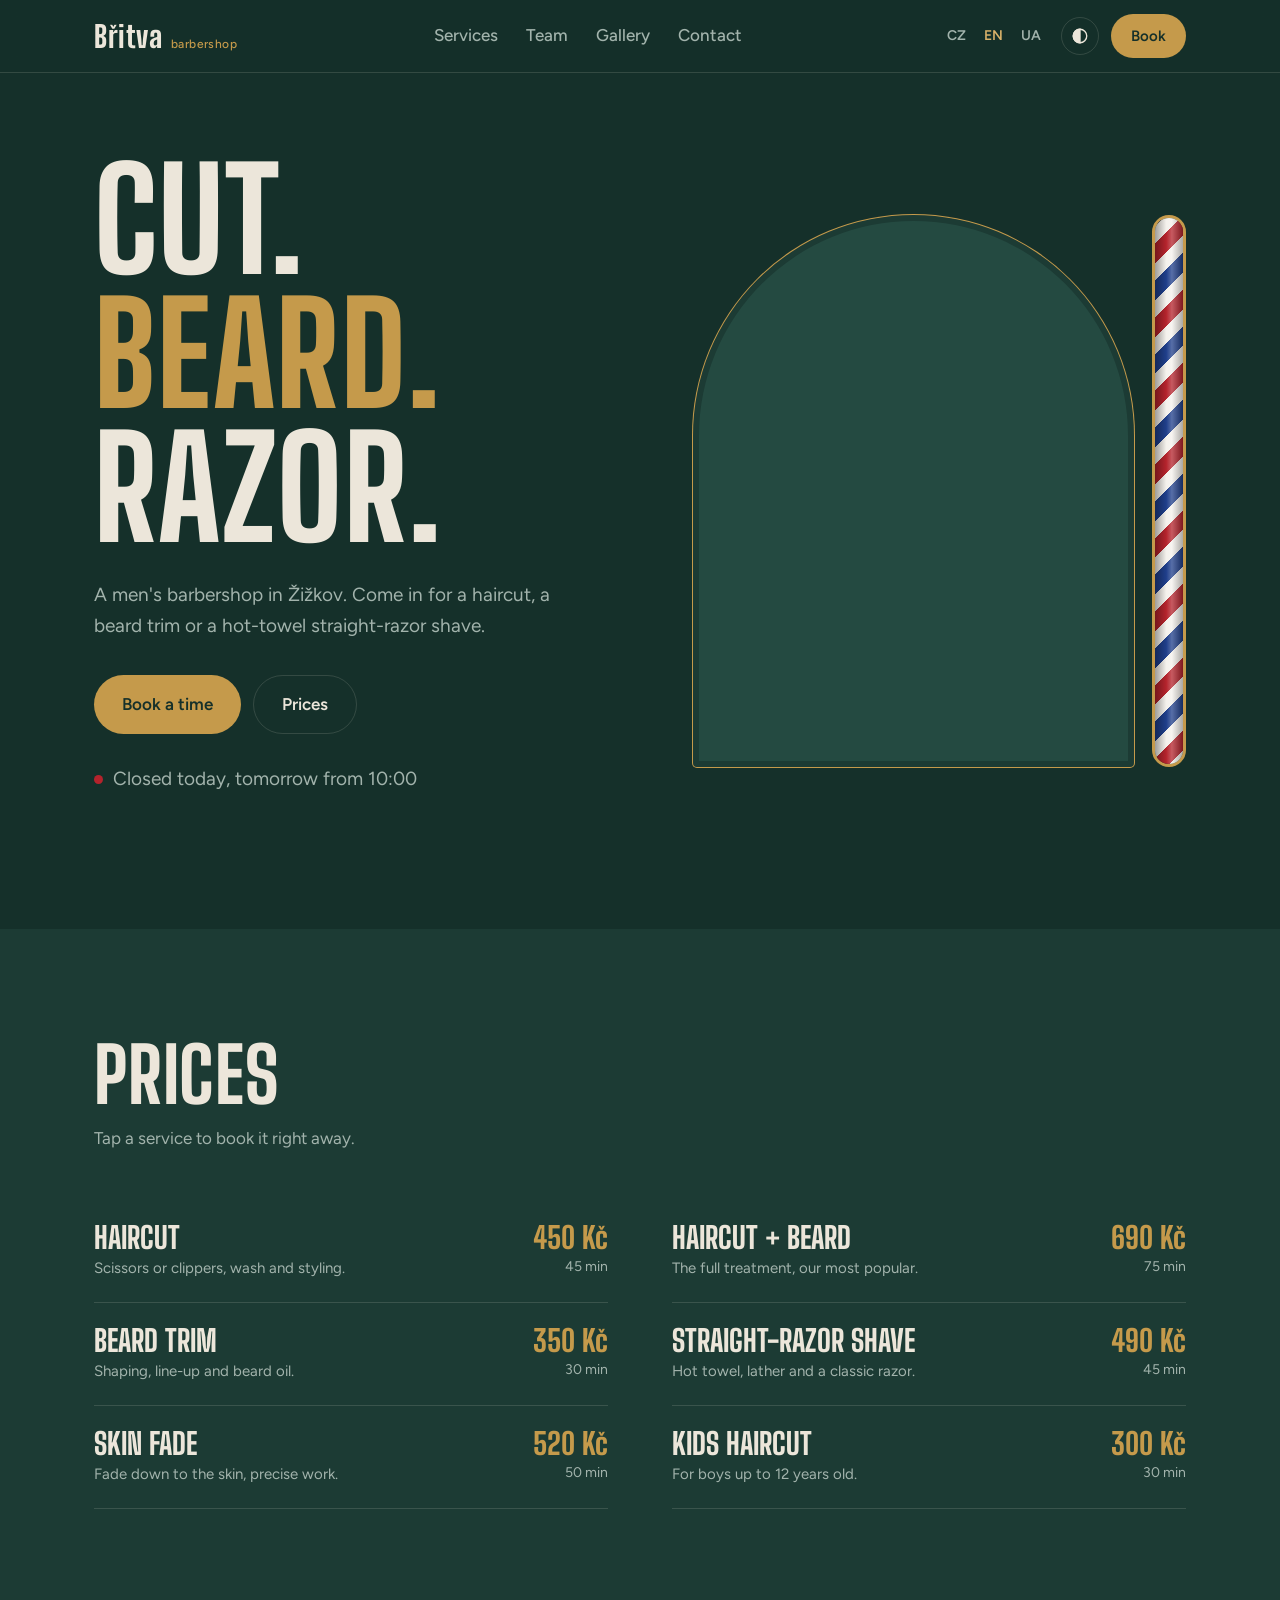
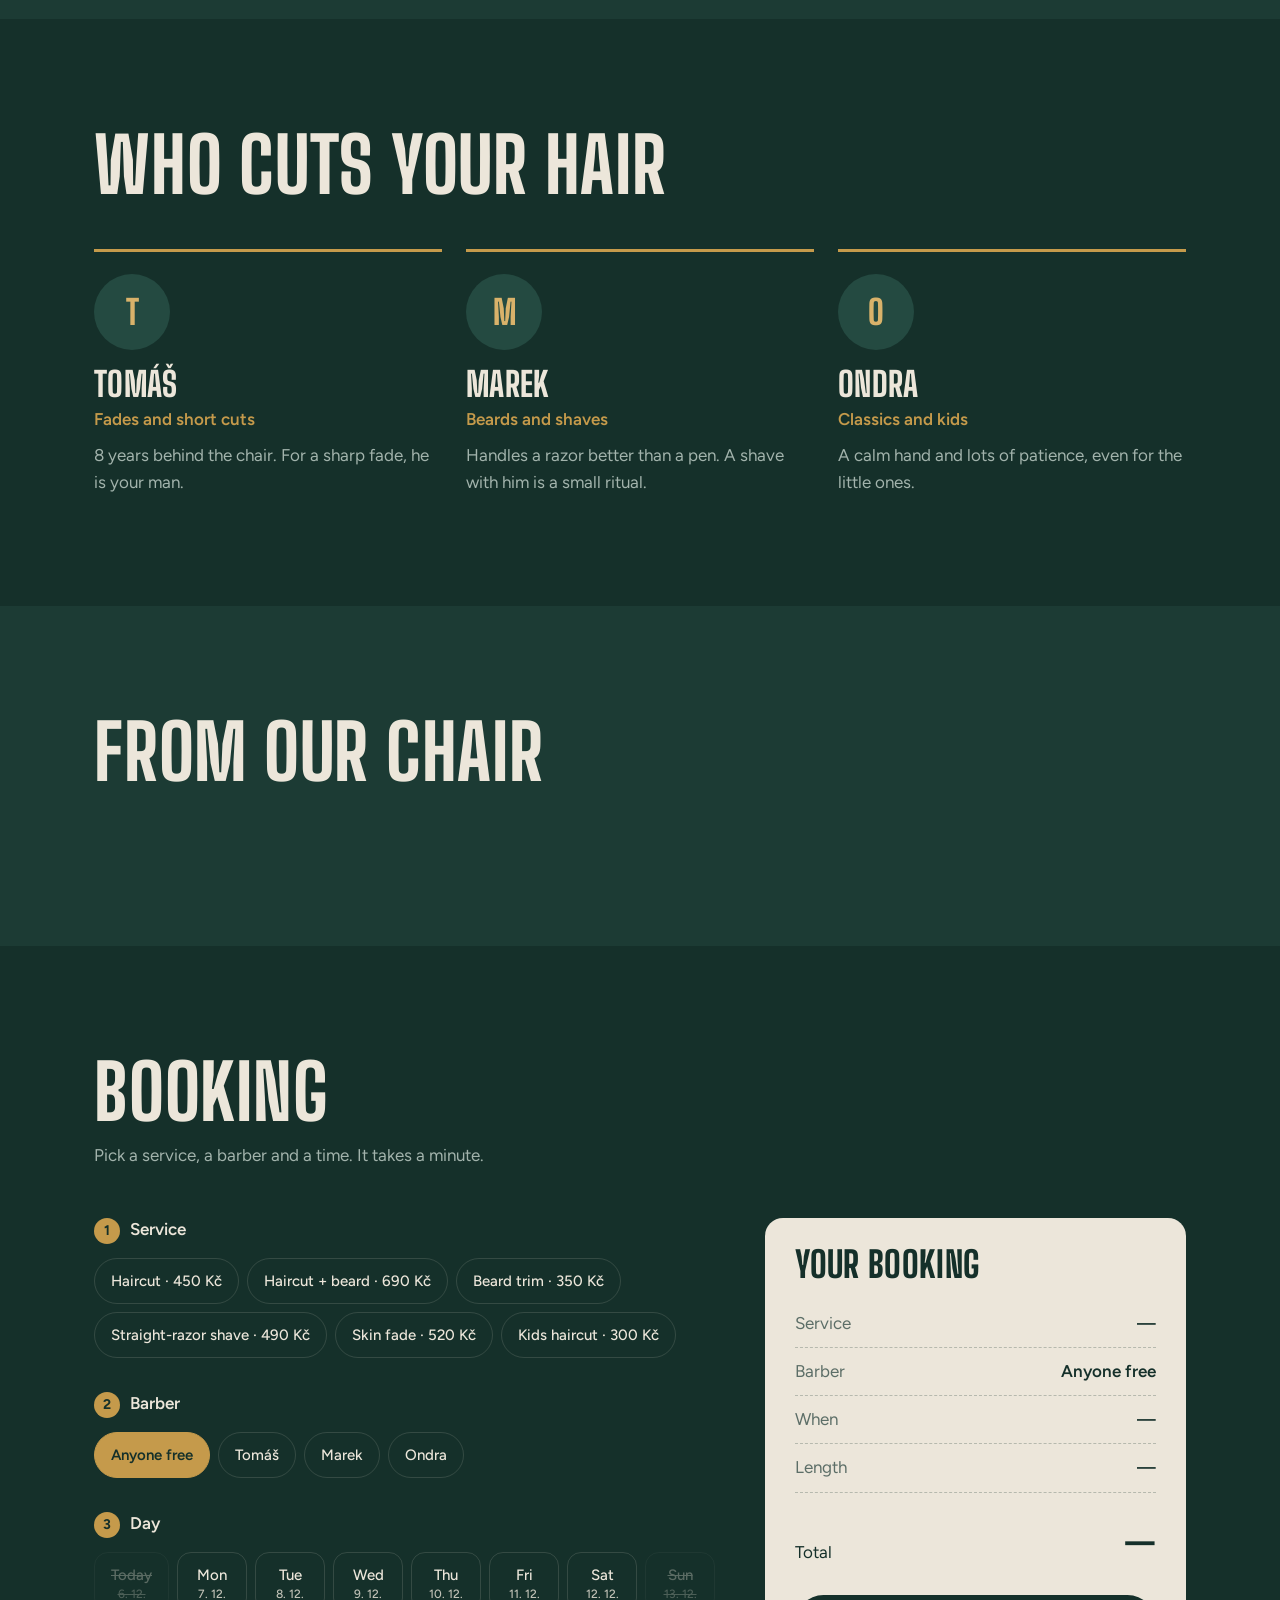
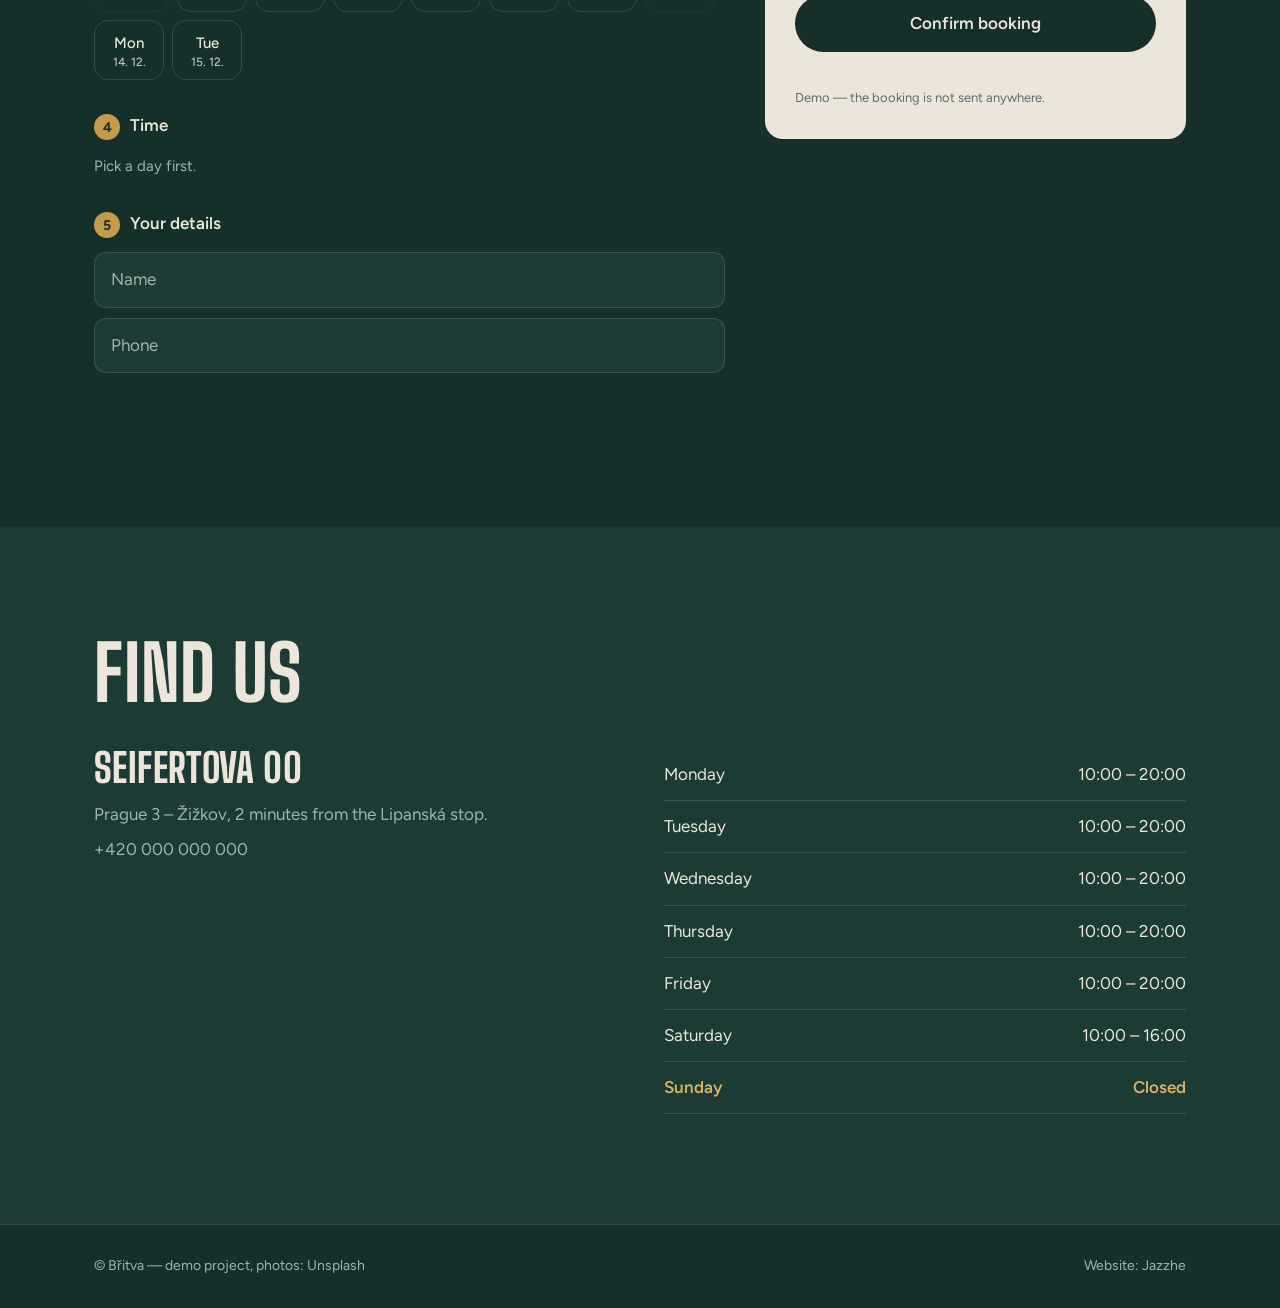
==== barber.html @ 91e3ae78 "Add files via upload" ====
<!DOCTYPE html>
<html lang="cs">
<head>
  <meta charset="UTF-8">
  <meta name="viewport" content="width=device-width, initial-scale=1.0">
  <title>Břitva — Barbershop Praha 3</title>
  <meta name="description" content="Břitva — pánské střihy, úprava vousů a holení břitvou na Žižkově. Online rezervace.">
  <meta name="theme-color" content="#15302A">
  <link rel="icon" href="data:image/svg+xml,%3Csvg xmlns='http://www.w3.org/2000/svg' viewBox='0 0 64 64'%3E%3Crect width='64' height='64' rx='14' fill='%2315302A'/%3E%3Ctext x='50%25' y='58%25' dominant-baseline='middle' text-anchor='middle' font-family='Arial Narrow,Arial,sans-serif' font-weight='700' font-size='40' fill='%23C59A4B'%3EB%3C/text%3E%3C/svg%3E">
  <link rel="preconnect" href="https://fonts.googleapis.com">
  <link rel="preconnect" href="https://fonts.gstatic.com" crossorigin>
  <link href="https://fonts.googleapis.com/css2?family=Big+Shoulders+Display:wght@600;800&family=Oswald:wght@500;700&family=Figtree:wght@400;500;600&family=Onest:wght@400;500;600&display=swap" rel="stylesheet">
  <style>
    /* ===== Кольори: пляшково-зелений, латунь і кольори барбер-полу ===== */
    :root {
      --green: #15302A;
      --green-2: #1C3B34;
      --green-3: #244A41;
      --bone: #ECE6DA;
      --muted: #A2B3AC;
      --brass: #C59A4B;
      --brass-2: #D9B26A;
      --pole-red: #B4232C;
      --pole-blue: #1F3E8A;
      --line: rgba(236,230,218,.14);
      --wrap: 1140px;
      --header-bg: rgba(21,48,42,.92);
      --sum-muted: #5C6E67;
      --sum-line: rgba(21,48,42,.25);
      --sum-text: #3E524B;
      --on-brass: #15302A;
    }
    /* Світла тема: ті ж кольори, але навпаки — світлий фон, зелений текст */
    [data-theme="light"] {
      --green: #EFEBE3;
      --green-2: #E6E0D5;
      --green-3: #D8D0C1;
      --bone: #15302A;
      --muted: #56685F;
      --brass: #8E6A2B;
      --brass-2: #75561F;
      --line: rgba(21,48,42,.16);
      --header-bg: rgba(239,235,227,.92);
      --sum-muted: #A9BAB3;
      --sum-line: rgba(236,230,218,.25);
      --sum-text: #C9D3CE;
      --on-brass: #FFFFFF;
    }
    * { margin: 0; padding: 0; box-sizing: border-box; }
    html { scroll-behavior: smooth; }
    body { font-family: 'Figtree', 'Onest', system-ui, sans-serif; font-size: 17px; line-height: 1.6; background: var(--green); color: var(--bone); }
    img { max-width: 100%; display: block; }
    a { color: inherit; }
    button { font: inherit; color: inherit; cursor: pointer; }
    [hidden] { display: none !important; }
    :focus-visible { outline: 2px solid var(--brass-2); outline-offset: 3px; border-radius: 4px; }
    .wrap { width: 100%; max-width: var(--wrap); margin: 0 auto; padding: 0 24px; }
    h1, h2, h3, .display { font-family: 'Big Shoulders Display', 'Oswald', 'Arial Narrow', sans-serif; font-weight: 800; line-height: .95; letter-spacing: .01em; }
    h2 { font-size: clamp(44px, 7vw, 76px); text-transform: uppercase; margin-bottom: 14px; }
    .lead { color: var(--muted); max-width: 52ch; }
    .block { padding: 110px 0; }

    .btn { display: inline-flex; align-items: center; justify-content: center; gap: 8px; padding: 15px 28px; border-radius: 999px; border: 0; font-weight: 600; text-decoration: none; transition: background .15s, color .15s; }
    .btn-brass { background: var(--brass); color: var(--on-brass); }
    .btn-brass:hover { background: var(--brass-2); }
    .btn-ghost { border: 1.5px solid var(--line); background: transparent; }
    .btn-ghost:hover { border-color: var(--brass); color: var(--brass-2); }

    /* ===== Шапка ===== */
    header { position: sticky; top: 0; z-index: 40; background: var(--header-bg); backdrop-filter: blur(8px); border-bottom: 1px solid var(--line); }
    .nav { height: 72px; display: flex; align-items: center; justify-content: space-between; gap: 18px; }
    .logo { font-family: 'Big Shoulders Display', 'Oswald', sans-serif; font-weight: 800; font-size: 30px; text-decoration: none; letter-spacing: .02em; }
    .logo small { font-family: 'Figtree', 'Onest', sans-serif; font-weight: 500; font-size: 12px; color: var(--brass); margin-left: 8px; letter-spacing: .04em; }
    .menu { display: flex; gap: 28px; list-style: none; }
    .menu a { text-decoration: none; color: var(--muted); font-weight: 500; }
    .menu a:hover { color: var(--bone); }
    .nav-right { display: flex; align-items: center; gap: 12px; }
    .langs { display: flex; gap: 2px; font-size: 14px; }
    .langs button { background: none; border: 0; padding: 6px 8px; color: var(--muted); font-weight: 600; }
    .langs button.active { color: var(--brass-2); }
    .nav .btn { padding: 10px 20px; font-size: 15px; }

    /* ===== Головний екран ===== */
    .hero { padding: 80px 0 100px; }
    .hero-grid { display: grid; grid-template-columns: 1.1fr 1fr; gap: 56px; align-items: center; }
    .hero h1 { font-size: clamp(64px, 11vw, 148px); text-transform: uppercase; margin-bottom: 26px; }
    .hero h1 span { display: block; }
    .hero h1 span:nth-child(2) { color: var(--brass); }
    .hero p { font-size: 19px; color: var(--muted); max-width: 42ch; margin-bottom: 34px; }
    .hero-actions { display: flex; gap: 12px; flex-wrap: wrap; }
    .today { margin-top: 30px; font-size: 15px; color: var(--muted); display: flex; align-items: center; gap: 10px; }
    .today i { width: 9px; height: 9px; border-radius: 50%; background: #5FBF7F; }
    .today.closed i { background: var(--pole-red); }

    /* Фото в арці + барбер-пол — головна фішка */
    .window { display: grid; grid-template-columns: 1fr 34px; gap: 18px; align-items: stretch; }
    .arch { border-radius: 999px 999px 18px 18px; overflow: hidden; aspect-ratio: 4 / 5; background: var(--green-3); border: 6px solid var(--green-2); box-shadow: 0 0 0 1px var(--brass); }
    .arch img { width: 100%; height: 100%; object-fit: cover; }
    .pole { position: relative; border-radius: 18px; overflow: hidden; border: 3px solid var(--brass); }
    .pole::before {
      content: ''; position: absolute; inset: -60px 0;
      background: repeating-linear-gradient(-45deg, var(--pole-red) 0 14px, #F4F1EC 14px 26px, var(--pole-blue) 26px 40px, #F4F1EC 40px 52px);
      animation: spin 2.4s linear infinite;
    }
    .pole::after { content: ''; position: absolute; inset: 0; background: linear-gradient(90deg, rgba(0,0,0,.35), transparent 40%, rgba(255,255,255,.25) 60%, rgba(0,0,0,.3)); }
    @keyframes spin { to { transform: translateY(52px); } }

    /* ===== Послуги (прайс як дошка в барбершопі) ===== */
    #services { background: var(--green-2); }
    .services-head { display: flex; justify-content: space-between; align-items: end; gap: 24px; flex-wrap: wrap; margin-bottom: 48px; }
    .price-board { list-style: none; display: grid; grid-template-columns: 1fr 1fr; column-gap: 64px; }
    .price-board li { border-bottom: 1px solid var(--line); }
    .price-board button { width: 100%; background: none; border: 0; text-align: left; padding: 22px 0; display: grid; grid-template-columns: 1fr auto; gap: 4px 16px; }
    .price-board button:hover .svc-name { color: var(--brass-2); }
    .svc-name { font-family: 'Big Shoulders Display', 'Oswald', sans-serif; font-weight: 800; font-size: 30px; text-transform: uppercase; line-height: 1; transition: color .15s; }
    .svc-price { font-family: 'Big Shoulders Display', 'Oswald', sans-serif; font-weight: 800; font-size: 30px; color: var(--brass); line-height: 1; }
    .svc-desc { color: var(--muted); font-size: 15px; }
    .svc-time { color: var(--muted); font-size: 14px; text-align: right; }

    /* ===== Команда ===== */
    .team { display: grid; grid-template-columns: repeat(3, 1fr); gap: 24px; margin-top: 48px; }
    .barber { border-top: 3px solid var(--brass); padding-top: 22px; }
    .mono { width: 76px; height: 76px; border-radius: 50%; display: grid; place-items: center; background: var(--green-3); color: var(--brass-2); font-family: 'Big Shoulders Display', 'Oswald', sans-serif; font-weight: 800; font-size: 34px; margin-bottom: 18px; }
    .barber h3 { font-size: 34px; text-transform: uppercase; margin-bottom: 6px; }
    .barber .role { color: var(--brass); font-weight: 600; margin-bottom: 8px; }
    .barber p { color: var(--muted); }

    /* ===== Галерея ===== */
    #gallery { background: var(--green-2); }
    .gallery { display: grid; grid-template-columns: repeat(4, 1fr); grid-auto-rows: 210px; gap: 14px; margin-top: 48px; }
    .gallery figure { border-radius: 12px; overflow: hidden; background: var(--green-3); }
    .gallery figure:nth-child(6n+1) { grid-column: span 2; grid-row: span 2; }
    .gallery figure:nth-child(6n+4) { grid-column: span 2; }
    .gallery figure:nth-child(6n+7) { grid-column: 3 / span 2; }
    .gallery img { width: 100%; height: 100%; object-fit: cover; }

    /* ===== Онлайн-запис ===== */
    .booking { display: grid; grid-template-columns: 1.5fr 1fr; gap: 40px; margin-top: 48px; align-items: start; }
    .step { margin-bottom: 34px; }
    .step h3 { font-family: 'Figtree', 'Onest', sans-serif; font-weight: 600; font-size: 17px; letter-spacing: 0; line-height: 1.4; margin-bottom: 14px; color: var(--bone); }
    .step h3 b { display: inline-grid; place-items: center; width: 26px; height: 26px; border-radius: 50%; background: var(--brass); color: var(--on-brass); font-size: 14px; margin-right: 10px; }
    .chips { display: flex; flex-wrap: wrap; gap: 8px; }
    .chip { padding: 10px 16px; border-radius: 999px; border: 1.5px solid var(--line); background: transparent; font-weight: 500; font-size: 15px; transition: border-color .15s, background .15s; }
    .chip:hover:not(:disabled) { border-color: var(--brass); }
    .chip.on { background: var(--brass); border-color: var(--brass); color: var(--on-brass); font-weight: 600; }
    .chip:disabled { opacity: .32; cursor: not-allowed; text-decoration: line-through; }
    .chip small { display: block; font-size: 12px; opacity: .8; line-height: 1.2; }
    .day { text-align: center; min-width: 70px; border-radius: 14px; }
    .slots-hint { color: var(--muted); font-size: 15px; }
    .field { width: 100%; padding: 13px 16px; border-radius: 12px; border: 1.5px solid var(--line); background: var(--green-2); color: var(--bone); font: inherit; margin-bottom: 10px; }
    .field::placeholder { color: var(--muted); }
    .field:focus { outline: none; border-color: var(--brass); }

    .summary { position: sticky; top: 96px; background: var(--bone); color: var(--green); border-radius: 18px; padding: 30px; }
    .summary h3 { font-size: 36px; text-transform: uppercase; margin-bottom: 18px; }
    .sum-row { display: flex; justify-content: space-between; gap: 12px; padding: 10px 0; border-bottom: 1px dashed var(--sum-line); }
    .sum-row span:first-child { color: var(--sum-muted); }
    .sum-row span:last-child { font-weight: 600; text-align: right; }
    .sum-total { display: flex; justify-content: space-between; align-items: baseline; margin: 18px 0 20px; }
    .sum-total b { font-family: 'Big Shoulders Display', 'Oswald', sans-serif; font-size: 40px; }
    .summary .btn { width: 100%; background: var(--green); color: var(--bone); }
    .summary .btn:hover { background: var(--green-3); }
    .summary .btn:disabled { opacity: .45; cursor: not-allowed; }
    .form-msg { font-size: 14px; color: var(--pole-red); margin-top: 10px; min-height: 20px; }
    .demo-note { font-size: 13px; color: var(--sum-muted); margin-top: 6px; }
    .done { text-align: center; padding: 10px 0; }
    .done .display { font-size: 48px; text-transform: uppercase; margin-bottom: 10px; }
    .done p { color: var(--sum-text); margin-bottom: 20px; }

    /* ===== Контакти ===== */
    #contact { background: var(--green-2); }
    .contact { display: grid; grid-template-columns: 1fr 1fr; gap: 48px; margin-top: 40px; }
    .hours { list-style: none; }
    .hours li { display: flex; justify-content: space-between; padding: 12px 0; border-bottom: 1px solid var(--line); }
    .hours li.now { color: var(--brass-2); font-weight: 600; }
    .addr p { color: var(--muted); margin-bottom: 8px; }
    .addr .display { font-size: 40px; text-transform: uppercase; margin-bottom: 14px; color: var(--bone); }

    footer { padding: 30px 0; border-top: 1px solid var(--line); color: var(--muted); font-size: 14px; }
    .foot { display: flex; justify-content: space-between; gap: 12px; flex-wrap: wrap; }

    body, header, .summary, .chip, .field { transition: background-color .3s, color .3s, border-color .3s; }
    .theme-btn { width: 38px; height: 38px; border-radius: 50%; border: 1.5px solid var(--line); background: transparent; display: grid; place-items: center; }
    .theme-btn:hover { border-color: var(--brass); }
    .theme-btn svg { width: 18px; height: 18px; }

    /* ===== Галерея: перегляд фото на весь екран ===== */
    .gallery figure { cursor: zoom-in; }
    .gallery img { transition: transform .4s ease; }
    .gallery figure:hover img { transform: scale(1.04); }
    .lightbox { position: fixed; inset: 0; z-index: 100; background: rgba(8,18,15,.92); display: grid; place-items: center; padding: 24px; }
    .lightbox img { max-width: min(1100px, 100%); max-height: 86vh; border-radius: 12px; object-fit: contain; }
    .lb-btn { position: absolute; background: rgba(236,230,218,.12); color: #ECE6DA; border: 0; width: 48px; height: 48px; border-radius: 50%; font-size: 22px; }
    .lb-btn:hover { background: rgba(236,230,218,.25); }
    .lb-close { top: 20px; right: 20px; }
    .lb-prev { left: 20px; top: 50%; transform: translateY(-50%); }
    .lb-next { right: 20px; top: 50%; transform: translateY(-50%); }
    .lb-count { position: absolute; bottom: 22px; left: 50%; transform: translateX(-50%); color: #A2B3AC; font-size: 14px; }

    /* ===== Адаптив ===== */
    @media (max-width: 960px) {
      .hero-grid, .booking, .contact { grid-template-columns: 1fr; }
      .window { max-width: 460px; }
      .price-board { grid-template-columns: 1fr; }
      .team { grid-template-columns: 1fr; gap: 36px; }
      .gallery { grid-template-columns: 1fr 1fr; grid-auto-rows: 170px; }
      .gallery figure:nth-child(n) { grid-column: span 1; grid-row: span 1; }
      .gallery figure:nth-child(3n+1) { grid-column: span 2; }
      .summary { position: static; }
    }
    @media (max-width: 640px) {
      .block { padding: 76px 0; }
      .menu { display: none; }
      .nav .btn { display: none; }
      .hero { padding: 48px 0 72px; }
      .svc-name, .svc-price { font-size: 26px; }
    }
    @media (prefers-reduced-motion: reduce) {
      *, *::before, *::after { animation: none !important; transition: none !important; }
    }
  </style>
</head>
<body>

  <header>
    <div class="wrap nav">
      <a href="#" class="logo">Břitva<small>barbershop</small></a>
      <ul class="menu">
        <li><a href="#services" data-i18n="nav.services">Služby</a></li>
        <li><a href="#team" data-i18n="nav.team">Tým</a></li>
        <li><a href="#gallery" data-i18n="nav.gallery">Galerie</a></li>
        <li><a href="#contact" data-i18n="nav.contact">Kontakt</a></li>
      </ul>
      <div class="nav-right">
        <div class="langs"><button data-lang="cs">CZ</button><button data-lang="en">EN</button><button data-lang="uk">UA</button></div>
        <button class="theme-btn" id="themeBtn" aria-label="Theme"><svg viewBox="0 0 24 24" fill="none" stroke="currentColor" stroke-width="1.8"><circle cx="12" cy="12" r="9"/><path d="M12 3a9 9 0 0 0 0 18z" fill="currentColor"/></svg></button>
        <a href="#book" class="btn btn-brass" data-i18n="nav.book">Rezervovat</a>
      </div>
    </div>
  </header>

  <main>
    <!-- ===== ГОЛОВНИЙ ЕКРАН ===== -->
    <section class="hero">
      <div class="wrap hero-grid">
        <div>
          <h1><span data-i18n="hero.l1">Střih.</span><span data-i18n="hero.l2">Vousy.</span><span data-i18n="hero.l3">Břitva.</span></h1>
          <p data-i18n="hero.text">Pánský barbershop na Žižkově. Přijďte se ostříhat, upravit vousy nebo si dopřát holení horkým ručníkem a břitvou.</p>
          <div class="hero-actions">
            <a href="#book" class="btn btn-brass" data-i18n="hero.btn1">Rezervovat termín</a>
            <a href="#services" class="btn btn-ghost" data-i18n="hero.btn2">Ceník</a>
          </div>
          <p class="today" id="today"><i></i><span></span></p>
        </div>
        <div class="window">
          <div class="arch"><img src="https://images.unsplash.com/photo-1585747860715-2ba37e788b70?auto=format&fit=crop&w=800&h=1000&q=75" alt="Barber chair by a brick wall" onerror="this.remove()"></div>
          <div class="pole" aria-hidden="true"></div>
        </div>
      </div>
    </section>

    <!-- ===== ПОСЛУГИ ===== -->
    <section class="block" id="services">
      <div class="wrap">
        <div class="services-head">
          <div>
            <h2 data-i18n="svc.title">Ceník</h2>
            <p class="lead" data-i18n="svc.sub">Klikněte na službu a rovnou si ji zarezervujte.</p>
          </div>
        </div>
        <ul class="price-board" id="priceBoard"></ul>
      </div>
    </section>

    <!-- ===== КОМАНДА ===== -->
    <section class="block" id="team">
      <div class="wrap">
        <h2 data-i18n="team.title">Kdo vás ostříhá</h2>
        <div class="team" id="teamGrid"></div>
      </div>
    </section>

    <!-- ===== ГАЛЕРЕЯ ===== -->
    <section class="block" id="gallery">
      <div class="wrap">
        <h2 data-i18n="gal.title">Z naší židle</h2>
        <div class="gallery" id="gallery-grid">
          <figure><img loading="lazy" src="https://images.unsplash.com/photo-1503951914875-452162b0f3f1?auto=format&fit=crop&w=900&h=900&q=75" data-full="https://images.unsplash.com/photo-1503951914875-452162b0f3f1?auto=format&fit=max&w=1600&q=80" alt="" onerror="this.parentNode.remove()"></figure>
          <figure><img loading="lazy" src="https://images.unsplash.com/photo-1599351431202-1e0f0137899a?auto=format&fit=crop&w=900&h=900&q=75" data-full="https://images.unsplash.com/photo-1599351431202-1e0f0137899a?auto=format&fit=max&w=1600&q=80" alt="" onerror="this.parentNode.remove()"></figure>
          <figure><img loading="lazy" src="https://images.unsplash.com/photo-1621605815971-fbc98d665033?auto=format&fit=crop&w=900&h=900&q=75" data-full="https://images.unsplash.com/photo-1621605815971-fbc98d665033?auto=format&fit=max&w=1600&q=80" alt="" onerror="this.parentNode.remove()"></figure>
          <figure><img loading="lazy" src="https://images.unsplash.com/photo-1647140655214-e4a2d914971f?auto=format&fit=crop&w=900&h=900&q=75" data-full="https://images.unsplash.com/photo-1647140655214-e4a2d914971f?auto=format&fit=max&w=1600&q=80" alt="" onerror="this.parentNode.remove()"></figure>
          <figure><img loading="lazy" src="https://images.unsplash.com/photo-1605497788044-5a32c7078486?auto=format&fit=crop&w=900&h=900&q=75" data-full="https://images.unsplash.com/photo-1605497788044-5a32c7078486?auto=format&fit=max&w=1600&q=80" alt="" onerror="this.parentNode.remove()"></figure>
          <figure><img loading="lazy" src="https://images.unsplash.com/photo-1593702275687-f8b402bf1fb5?auto=format&fit=crop&w=900&h=900&q=75" data-full="https://images.unsplash.com/photo-1593702275687-f8b402bf1fb5?auto=format&fit=max&w=1600&q=80" alt="" onerror="this.parentNode.remove()"></figure>
          <figure><img loading="lazy" src="https://images.unsplash.com/photo-1781768526571-ef9c333279c7?auto=format&fit=crop&w=900&h=900&q=75" data-full="https://images.unsplash.com/photo-1781768526571-ef9c333279c7?auto=format&fit=max&w=1600&q=80" alt="" onerror="this.parentNode.remove()"></figure>
          <figure><img loading="lazy" src="https://images.unsplash.com/photo-1783908688260-0c47404926f3?auto=format&fit=crop&w=900&h=900&q=75" data-full="https://images.unsplash.com/photo-1783908688260-0c47404926f3?auto=format&fit=max&w=1600&q=80" alt="" onerror="this.parentNode.remove()"></figure>
          <figure><img loading="lazy" src="https://images.unsplash.com/photo-1630827020718-3433092696e7?auto=format&fit=crop&w=900&h=900&q=75" data-full="https://images.unsplash.com/photo-1630827020718-3433092696e7?auto=format&fit=max&w=1600&q=80" alt="" onerror="this.parentNode.remove()"></figure>
          <figure><img loading="lazy" src="https://images.unsplash.com/photo-1773904215697-e6c21fc27ac2?auto=format&fit=crop&w=900&h=900&q=75" data-full="https://images.unsplash.com/photo-1773904215697-e6c21fc27ac2?auto=format&fit=max&w=1600&q=80" alt="" onerror="this.parentNode.remove()"></figure>
          <figure><img loading="lazy" src="https://images.unsplash.com/photo-1788328155052-e02abe9ba983?auto=format&fit=crop&w=900&h=900&q=75" data-full="https://images.unsplash.com/photo-1788328155052-e02abe9ba983?auto=format&fit=max&w=1600&q=80" alt="" onerror="this.parentNode.remove()"></figure>
          <figure><img loading="lazy" src="https://images.unsplash.com/photo-1759134198561-e2041049419c?auto=format&fit=crop&w=900&h=900&q=75" data-full="https://images.unsplash.com/photo-1759134198561-e2041049419c?auto=format&fit=max&w=1600&q=80" alt="" onerror="this.parentNode.remove()"></figure>
        </div>
      </div>
    </section>

    <!-- ===== ОНЛАЙН-ЗАПИС ===== -->
    <section class="block" id="book">
      <div class="wrap">
        <h2 data-i18n="book.title">Rezervace</h2>
        <p class="lead" data-i18n="book.sub">Vyberte službu, barbera a čas. Zabere to minutu.</p>
        <div class="booking">
          <div id="steps">
            <div class="step"><h3><b>1</b><span data-i18n="book.s1">Služba</span></h3><div class="chips" id="pickService"></div></div>
            <div class="step"><h3><b>2</b><span data-i18n="book.s2">Barber</span></h3><div class="chips" id="pickBarber"></div></div>
            <div class="step"><h3><b>3</b><span data-i18n="book.s3">Den</span></h3><div class="chips" id="pickDay"></div></div>
            <div class="step"><h3><b>4</b><span data-i18n="book.s4">Čas</span></h3><div class="chips" id="pickTime"></div></div>
            <div class="step"><h3><b>5</b><span data-i18n="book.s5">Vaše kontakty</span></h3>
              <input class="field" id="fName" autocomplete="name" data-ph="ph.name">
              <input class="field" id="fPhone" type="tel" autocomplete="tel" data-ph="ph.phone">
            </div>
          </div>
          <aside class="summary" id="summary" aria-live="polite"></aside>
        </div>
      </div>
    </section>

    <!-- ===== КОНТАКТИ ===== -->
    <section class="block" id="contact">
      <div class="wrap">
        <h2 data-i18n="ct.title">Kde nás najdete</h2>
        <div class="contact">
          <div class="addr">
            <div class="display">Seifertova 00</div>
            <p data-i18n="ct.addr">Praha 3 – Žižkov, 2 minuty od zastávky Lipanská.</p>
            <p>+420 000 000 000</p>
          </div>
          <ul class="hours" id="hours"></ul>
        </div>
      </div>
    </section>
  </main>

  <footer>
    <div class="wrap foot">
      <span>© Břitva — <span data-i18n="foot.demo">demo projekt, fotky: Unsplash</span></span>
      <span data-i18n="foot.made">Web: Jazzhe</span>
    </div>
  </footer>

  <!-- Перегляд фото -->
  <div class="lightbox" id="lightbox" hidden role="dialog" aria-modal="true">
    <img id="lbImg" alt="">
    <button class="lb-btn lb-close" id="lbClose" aria-label="Close">×</button>
    <button class="lb-btn lb-prev" id="lbPrev" aria-label="Previous">←</button>
    <button class="lb-btn lb-next" id="lbNext" aria-label="Next">→</button>
    <span class="lb-count" id="lbCount"></span>
  </div>

  <script>
    // ===== ДАНІ (послуги, барбери, години роботи) =====
    const SERVICES = [
      { id: 'cut',   price: 450, min: 45, name: { cs: 'Střih', en: 'Haircut', uk: 'Стрижка' }, desc: { cs: 'Střih nůžkami nebo strojkem, mytí a styling.', en: 'Scissors or clippers, wash and styling.', uk: 'Ножицями або машинкою, миття й укладка.' } },
      { id: 'combo', price: 690, min: 75, name: { cs: 'Střih + vousy', en: 'Haircut + beard', uk: 'Стрижка + борода' }, desc: { cs: 'Kompletní péče — nejoblíbenější.', en: 'The full treatment, our most popular.', uk: 'Повний догляд — найпопулярніше.' } },
      { id: 'beard', price: 350, min: 30, name: { cs: 'Úprava vousů', en: 'Beard trim', uk: 'Оформлення бороди' }, desc: { cs: 'Tvarování, konturování a olej na vousy.', en: 'Shaping, line-up and beard oil.', uk: 'Форма, контур і олія для бороди.' } },
      { id: 'shave', price: 490, min: 45, name: { cs: 'Holení břitvou', en: 'Straight-razor shave', uk: 'Гоління бритвою' }, desc: { cs: 'Horký ručník, pěna a klasická břitva.', en: 'Hot towel, lather and a classic razor.', uk: 'Гарячий рушник, піна й класична бритва.' } },
      { id: 'fade',  price: 520, min: 50, name: { cs: 'Skin fade', en: 'Skin fade', uk: 'Скін фейд' }, desc: { cs: 'Přechod až do kůže, precizní práce.', en: 'Fade down to the skin, precise work.', uk: 'Перехід до шкіри, ювелірна робота.' } },
      { id: 'kid',   price: 300, min: 30, name: { cs: 'Dětský střih', en: 'Kids haircut', uk: 'Дитяча стрижка' }, desc: { cs: 'Pro kluky do 12 let.', en: 'For boys up to 12 years old.', uk: 'Для хлопців до 12 років.' } }
    ];
    const BARBERS = [
      { id: 'tom',  ini: 'T', name: 'Tomáš', role: { cs: 'Fade a krátké střihy', en: 'Fades and short cuts', uk: 'Фейди й короткі стрижки' }, text: { cs: 'Za křeslem 8 let. Když chcete ostrý přechod, jděte za ním.', en: '8 years behind the chair. For a sharp fade, he is your man.', uk: '8 років за кріслом. Хочете чіткий перехід — вам до нього.' } },
      { id: 'mar',  ini: 'M', name: 'Marek', role: { cs: 'Vousy a holení', en: 'Beards and shaves', uk: 'Бороди й гоління' }, text: { cs: 'Břitvu drží líp než pero. Holení u něj je malý rituál.', en: 'Handles a razor better than a pen. A shave with him is a small ritual.', uk: 'Бритву тримає краще, ніж ручку. Гоління в нього — маленький ритуал.' } },
      { id: 'ond',  ini: 'O', name: 'Ondra', role: { cs: 'Klasika a děti', en: 'Classics and kids', uk: 'Класика й діти' }, text: { cs: 'Klidná ruka a trpělivost — i pro ty nejmenší.', en: 'A calm hand and lots of patience, even for the little ones.', uk: 'Спокійна рука й терпіння — навіть для наймолодших.' } }
    ];
    // 0 = neděle. null = zavřeno
    const HOURS = { 1: ['10:00', '20:00'], 2: ['10:00', '20:00'], 3: ['10:00', '20:00'], 4: ['10:00', '20:00'], 5: ['10:00', '20:00'], 6: ['10:00', '16:00'], 0: null };

    // ===== ПЕРЕКЛАДИ =====
    const T = {
      cs: {
        'nav.services': 'Služby', 'nav.team': 'Tým', 'nav.gallery': 'Galerie', 'nav.contact': 'Kontakt', 'nav.book': 'Rezervovat',
        'hero.l1': 'Střih.', 'hero.l2': 'Vousy.', 'hero.l3': 'Břitva.',
        'hero.text': 'Pánský barbershop na Žižkově. Přijďte se ostříhat, upravit vousy nebo si dopřát holení horkým ručníkem a břitvou.',
        'hero.btn1': 'Rezervovat termín', 'hero.btn2': 'Ceník',
        'open.now': 'Dnes máme otevřeno do', 'open.later': 'Dnes otevíráme v', 'open.closed': 'Dnes je zavřeno, zítra od', 'open.done': 'Dnes už máme zavřeno, zítra od',
        'svc.title': 'Ceník', 'svc.sub': 'Klikněte na službu a rovnou si ji zarezervujte.', 'min': 'min',
        'team.title': 'Kdo vás ostříhá', 'gal.title': 'Z naší židle',
        'book.title': 'Rezervace', 'book.sub': 'Vyberte službu, barbera a čas. Zabere to minutu.',
        'book.s1': 'Služba', 'book.s2': 'Barber', 'book.s3': 'Den', 'book.s4': 'Čas', 'book.s5': 'Vaše kontakty',
        'any': 'Kdokoli volný', 'pickDayFirst': 'Nejdřív vyberte den.', 'noSlots': 'Na tento den je obsazeno, zkuste jiný.',
        'ph.name': 'Jméno', 'ph.phone': 'Telefon',
        'sum.title': 'Vaše rezervace', 'sum.service': 'Služba', 'sum.barber': 'Barber', 'sum.when': 'Kdy', 'sum.len': 'Délka', 'sum.total': 'Celkem', 'sum.none': '—',
        'sum.btn': 'Potvrdit rezervaci', 'sum.demo': 'Demo — rezervace se nikam neodesílá.',
        'err.pick': 'Vyberte službu, den a čas.', 'err.contact': 'Vyplňte jméno a telefon.',
        'done.title': 'Máte to!', 'done.text': 'Těšíme se na vás. Den předem vám pošleme SMS s připomínkou.', 'done.again': 'Nová rezervace',
        'ct.title': 'Kde nás najdete', 'ct.addr': 'Praha 3 – Žižkov, 2 minuty od zastávky Lipanská.',
        'days': ['Ne', 'Po', 'Út', 'St', 'Čt', 'Pá', 'So'], 'daysLong': ['Neděle', 'Pondělí', 'Úterý', 'Středa', 'Čtvrtek', 'Pátek', 'Sobota'],
        'closed': 'Zavřeno', 'today': 'Dnes', 'theme': 'Změnit motiv',
        'foot.demo': 'demo projekt, fotky: Unsplash', 'foot.made': 'Web: Jazzhe'
      },
      uk: {
        'nav.services': 'Послуги', 'nav.team': 'Команда', 'nav.gallery': 'Галерея', 'nav.contact': 'Контакти', 'nav.book': 'Записатися',
        'hero.l1': 'Стрижка.', 'hero.l2': 'Борода.', 'hero.l3': 'Бритва.',
        'hero.text': 'Чоловічий барбершоп на Жижкові. Приходьте підстригтися, оформити бороду або поголитися з гарячим рушником і бритвою.',
        'hero.btn1': 'Записатися', 'hero.btn2': 'Ціни',
        'open.now': 'Сьогодні відчинено до', 'open.later': 'Сьогодні відчиняємось о', 'open.closed': 'Сьогодні зачинено, завтра з', 'open.done': 'На сьогодні вже зачинено, завтра з',
        'svc.title': 'Ціни', 'svc.sub': 'Натисніть на послугу — і одразу запишіться на неї.', 'min': 'хв',
        'team.title': 'Хто вас підстриже', 'gal.title': 'З нашого крісла',
        'book.title': 'Запис', 'book.sub': 'Оберіть послугу, барбера й час. Це займе хвилину.',
        'book.s1': 'Послуга', 'book.s2': 'Барбер', 'book.s3': 'День', 'book.s4': 'Час', 'book.s5': 'Ваші контакти',
        'any': 'Будь-хто вільний', 'pickDayFirst': 'Спершу оберіть день.', 'noSlots': 'На цей день усе зайнято, спробуйте інший.',
        'ph.name': "Ім'я", 'ph.phone': 'Телефон',
        'sum.title': 'Ваш запис', 'sum.service': 'Послуга', 'sum.barber': 'Барбер', 'sum.when': 'Коли', 'sum.len': 'Тривалість', 'sum.total': 'Разом', 'sum.none': '—',
        'sum.btn': 'Підтвердити запис', 'sum.demo': 'Демо — запис нікуди не надсилається.',
        'err.pick': 'Оберіть послугу, день і час.', 'err.contact': "Вкажіть ім'я та телефон.",
        'done.title': 'Готово!', 'done.text': 'Чекаємо на вас. За день до візиту надішлемо SMS-нагадування.', 'done.again': 'Новий запис',
        'ct.title': 'Де нас знайти', 'ct.addr': 'Прага 3 – Жижков, 2 хвилини від зупинки Lipanská.',
        'days': ['Нд', 'Пн', 'Вт', 'Ср', 'Чт', 'Пт', 'Сб'], 'daysLong': ['Неділя', 'Понеділок', 'Вівторок', 'Середа', 'Четвер', "П'ятниця", 'Субота'],
        'closed': 'Зачинено', 'today': 'Сьогодні', 'theme': 'Змінити тему',
        'foot.demo': 'демо-проєкт, фото: Unsplash', 'foot.made': 'Сайт: Jazzhe'
      },
      en: {
        'nav.services': 'Services', 'nav.team': 'Team', 'nav.gallery': 'Gallery', 'nav.contact': 'Contact', 'nav.book': 'Book',
        'hero.l1': 'Cut.', 'hero.l2': 'Beard.', 'hero.l3': 'Razor.',
        'hero.text': 'A men\'s barbershop in Žižkov. Come in for a haircut, a beard trim or a hot-towel straight-razor shave.',
        'hero.btn1': 'Book a time', 'hero.btn2': 'Prices',
        'open.now': 'Open today until', 'open.later': 'Today we open at', 'open.closed': 'Closed today, tomorrow from', 'open.done': 'Closed for today, tomorrow from',
        'svc.title': 'Prices', 'svc.sub': 'Tap a service to book it right away.', 'min': 'min',
        'team.title': 'Who cuts your hair', 'gal.title': 'From our chair',
        'book.title': 'Booking', 'book.sub': 'Pick a service, a barber and a time. It takes a minute.',
        'book.s1': 'Service', 'book.s2': 'Barber', 'book.s3': 'Day', 'book.s4': 'Time', 'book.s5': 'Your details',
        'any': 'Anyone free', 'pickDayFirst': 'Pick a day first.', 'noSlots': 'Fully booked that day, try another.',
        'ph.name': 'Name', 'ph.phone': 'Phone',
        'sum.title': 'Your booking', 'sum.service': 'Service', 'sum.barber': 'Barber', 'sum.when': 'When', 'sum.len': 'Length', 'sum.total': 'Total', 'sum.none': '—',
        'sum.btn': 'Confirm booking', 'sum.demo': 'Demo — the booking is not sent anywhere.',
        'err.pick': 'Pick a service, a day and a time.', 'err.contact': 'Fill in your name and phone.',
        'done.title': 'You\'re booked!', 'done.text': 'See you soon. We\'ll text you a reminder the day before.', 'done.again': 'New booking',
        'ct.title': 'Find us', 'ct.addr': 'Prague 3 – Žižkov, 2 minutes from the Lipanská stop.',
        'days': ['Sun', 'Mon', 'Tue', 'Wed', 'Thu', 'Fri', 'Sat'], 'daysLong': ['Sunday', 'Monday', 'Tuesday', 'Wednesday', 'Thursday', 'Friday', 'Saturday'],
        'closed': 'Closed', 'today': 'Today', 'theme': 'Change theme',
        'foot.demo': 'demo project, photos: Unsplash', 'foot.made': 'Website: Jazzhe'
      }
    };

    let lang = 'cs';
    try {
      const nav = (navigator.language || '').slice(0, 2);
      lang = localStorage.getItem('britva-lang') || (nav === 'cs' || nav === 'sk' ? 'cs' : nav === 'uk' || nav === 'ru' ? 'uk' : 'en');
    } catch (e) {}

    // ===== Тема (зелена / світла) =====
    let theme = 'green';
    try { theme = localStorage.getItem('britva-theme') || 'green'; } catch (e) {}
    function applyTheme() {
      if (theme === 'light') document.documentElement.dataset.theme = 'light';
      else delete document.documentElement.dataset.theme;
      document.querySelector('meta[name=theme-color]').content = theme === 'light' ? '#EFEBE3' : '#15302A';
    }
    applyTheme();
    document.getElementById('themeBtn').addEventListener('click', () => {
      theme = theme === 'light' ? 'green' : 'light';
      try { localStorage.setItem('britva-theme', theme); } catch (e) {}
      applyTheme();
    });
    const t = k => T[lang][k];

    // ===== Стан запису =====
    const state = { service: null, barber: 'any', day: null, time: null, done: false };

    function fmtDate(d) { return `${t('days')[d.getDay()]} ${d.getDate()}. ${d.getMonth() + 1}.`; }
    function addDays(d, n) { const x = new Date(d); x.setDate(x.getDate() + n); x.setHours(0, 0, 0, 0); return x; }
    const toMin = s => { const [h, m] = s.split(':').map(Number); return h * 60 + m; };
    const toStr = m => `${String(Math.floor(m / 60)).padStart(2, '0')}:${String(m % 60).padStart(2, '0')}`;

    // Псевдовипадково «зайняті» слоти — щоб розклад виглядав живим
    function taken(day, slot, barber) {
      const key = day.getDate() * 31 + slot + (barber === 'any' ? 0 : barber.charCodeAt(0));
      return barber === 'any' ? (key * 7) % 11 === 0 : (key * 13) % 5 === 0;
    }

    function render() {
      document.documentElement.lang = lang;
      document.querySelectorAll('[data-i18n]').forEach(el => { const v = t(el.dataset.i18n); if (typeof v === 'string') el.textContent = v; });
      document.querySelectorAll('[data-ph]').forEach(el => el.placeholder = t(el.dataset.ph));
      document.querySelectorAll('.langs button').forEach(b => b.classList.toggle('active', b.dataset.lang === lang));
      document.getElementById('themeBtn').setAttribute('aria-label', t('theme'));
      document.getElementById('themeBtn').title = t('theme');

      // Прайс
      document.getElementById('priceBoard').innerHTML = SERVICES.map(s => `
        <li><button data-svc="${s.id}">
          <span class="svc-name">${s.name[lang]}</span><span class="svc-price">${s.price} Kč</span>
          <span class="svc-desc">${s.desc[lang]}</span><span class="svc-time">${s.min} ${t('min')}</span>
        </button></li>`).join('');

      // Команда
      document.getElementById('teamGrid').innerHTML = BARBERS.map(b => `
        <div class="barber"><div class="mono">${b.ini}</div><h3>${b.name}</h3><div class="role">${b.role[lang]}</div><p>${b.text[lang]}</p></div>`).join('');

      // Години роботи + «сьогодні»
      const now = new Date(), wd = now.getDay();
      const order = [1, 2, 3, 4, 5, 6, 0];
      document.getElementById('hours').innerHTML = order.map(d => `<li class="${d === wd ? 'now' : ''}"><span>${t('daysLong')[d]}</span><span>${HOURS[d] ? HOURS[d].join(' – ') : t('closed')}</span></li>`).join('');
      const h = HOURS[wd], cur = now.getHours() * 60 + now.getMinutes(), todayEl = document.getElementById('today');
      let next = 1; while (!HOURS[(wd + next) % 7]) next++;
      const nextOpen = HOURS[(wd + next) % 7][0];
      let txt, open = false;
      if (!h) txt = `${t('open.closed')} ${nextOpen}`;
      else if (cur < toMin(h[0])) txt = `${t('open.later')} ${h[0]}`;
      else if (cur < toMin(h[1])) { txt = `${t('open.now')} ${h[1]}`; open = true; }
      else txt = `${t('open.done')} ${nextOpen}`;
      todayEl.querySelector('span').textContent = txt;
      todayEl.classList.toggle('closed', !open);

      renderBooking();
    }

    function renderBooking() {
      // 1. Послуга
      document.getElementById('pickService').innerHTML = SERVICES.map(s =>
        `<button class="chip ${state.service === s.id ? 'on' : ''}" data-pick="service" data-v="${s.id}">${s.name[lang]} · ${s.price} Kč</button>`).join('');
      // 2. Барбер
      document.getElementById('pickBarber').innerHTML = [{ id: 'any', name: t('any') }, ...BARBERS].map(b =>
        `<button class="chip ${state.barber === b.id ? 'on' : ''}" data-pick="barber" data-v="${b.id}">${b.name}</button>`).join('');
      // 3. День (наступні 10 днів)
      const today = addDays(new Date(), 0);
      let days = '';
      for (let i = 0; i < 10; i++) {
        const d = addDays(today, i), closed = !HOURS[d.getDay()];
        const label = i === 0 ? t('today') : t('days')[d.getDay()];
        days += `<button class="chip day ${state.day === i ? 'on' : ''}" data-pick="day" data-v="${i}" ${closed ? 'disabled' : ''}>${label}<small>${d.getDate()}. ${d.getMonth() + 1}.</small></button>`;
      }
      document.getElementById('pickDay').innerHTML = days;
      // 4. Час
      const timeBox = document.getElementById('pickTime');
      if (state.day === null) timeBox.innerHTML = `<p class="slots-hint">${t('pickDayFirst')}</p>`;
      else {
        const d = addDays(today, state.day), [o, c] = HOURS[d.getDay()];
        const len = state.service ? SERVICES.find(s => s.id === state.service).min : 30;
        const nowMin = new Date().getHours() * 60 + new Date().getMinutes();
        let html = '', free = 0;
        for (let m = toMin(o); m + len <= toMin(c); m += 30) {
          const past = state.day === 0 && m <= nowMin + 30;
          const busy = past || taken(d, m, state.barber);
          if (!busy) free++;
          html += `<button class="chip ${state.time === m ? 'on' : ''}" data-pick="time" data-v="${m}" ${busy ? 'disabled' : ''}>${toStr(m)}</button>`;
        }
        timeBox.innerHTML = free ? html : `<p class="slots-hint">${t('noSlots')}</p>`;
      }
      renderSummary();
    }

    function renderSummary() {
      const box = document.getElementById('summary');
      if (state.done) {
        box.innerHTML = `<div class="done"><div class="display">${t('done.title')}</div><p>${t('done.text')}</p><p><b>${state.doneText}</b></p><button class="btn" id="again">${t('done.again')}</button></div>`;
        document.getElementById('again').onclick = () => { Object.assign(state, { service: null, barber: 'any', day: null, time: null, done: false }); renderBooking(); };
        return;
      }
      const s = SERVICES.find(x => x.id === state.service);
      const b = state.barber === 'any' ? t('any') : BARBERS.find(x => x.id === state.barber).name;
      const when = state.day !== null && state.time !== null ? `${fmtDate(addDays(new Date(), state.day))}, ${toStr(state.time)}` : t('sum.none');
      box.innerHTML = `
        <h3>${t('sum.title')}</h3>
        <div class="sum-row"><span>${t('sum.service')}</span><span>${s ? s.name[lang] : t('sum.none')}</span></div>
        <div class="sum-row"><span>${t('sum.barber')}</span><span>${b}</span></div>
        <div class="sum-row"><span>${t('sum.when')}</span><span>${when}</span></div>
        <div class="sum-row"><span>${t('sum.len')}</span><span>${s ? s.min + ' ' + t('min') : t('sum.none')}</span></div>
        <div class="sum-total"><span>${t('sum.total')}</span><b>${s ? s.price + ' Kč' : '—'}</b></div>
        <button class="btn" id="confirm">${t('sum.btn')}</button>
        <p class="form-msg" id="msg"></p>
        <p class="demo-note">${t('sum.demo')}</p>`;
      document.getElementById('confirm').onclick = confirmBooking;
    }

    function confirmBooking() {
      const msg = document.getElementById('msg');
      if (!state.service || state.day === null || state.time === null) { msg.textContent = t('err.pick'); return; }
      const name = document.getElementById('fName').value.trim(), phone = document.getElementById('fPhone').value.trim();
      if (!name || !phone) { msg.textContent = t('err.contact'); document.getElementById(name ? 'fPhone' : 'fName').focus(); return; }
      const s = SERVICES.find(x => x.id === state.service);
      state.doneText = `${s.name[lang]}, ${fmtDate(addDays(new Date(), state.day))} ${toStr(state.time)}`;
      state.done = true;
      renderSummary();
    }

    // Кліки по вибору
    document.getElementById('steps').addEventListener('click', e => {
      const c = e.target.closest('[data-pick]'); if (!c || c.disabled) return;
      const k = c.dataset.pick, v = c.dataset.v;
      if (k === 'service') { state.service = v; state.time = null; }
      if (k === 'barber') { state.barber = v; state.time = null; }
      if (k === 'day') { state.day = +v; state.time = null; }
      if (k === 'time') state.time = +v;
      state.done = false;
      renderBooking();
    });
    // Клік по послузі в прайсі — одразу до запису
    document.getElementById('priceBoard').addEventListener('click', e => {
      const b = e.target.closest('[data-svc]'); if (!b) return;
      state.service = b.dataset.svc; state.time = null; state.done = false;
      renderBooking();
      document.getElementById('book').scrollIntoView({ behavior: 'smooth' });
    });
    document.querySelectorAll('.langs button').forEach(b => b.addEventListener('click', () => {
      lang = b.dataset.lang;
      try { localStorage.setItem('britva-lang', lang); } catch (e) {}
      render();
    }));

    // ===== Галерея: перегляд на весь екран =====
    const lb = document.getElementById('lightbox'), lbImg = document.getElementById('lbImg');
    let lbIndex = 0;
    const photos = () => [...document.querySelectorAll('#gallery-grid img')];
    function openLb(i) {
      const list = photos(); lbIndex = (i + list.length) % list.length;
      lbImg.src = list[lbIndex].dataset.full;
      document.getElementById('lbCount').textContent = `${lbIndex + 1} / ${list.length}`;
      lb.hidden = false; document.getElementById('lbClose').focus();
    }
    document.getElementById('gallery-grid').addEventListener('click', e => {
      const img = e.target.closest('figure')?.querySelector('img'); if (!img) return;
      openLb(photos().indexOf(img));
    });
    document.getElementById('lbClose').onclick = () => lb.hidden = true;
    document.getElementById('lbPrev').onclick = () => openLb(lbIndex - 1);
    document.getElementById('lbNext').onclick = () => openLb(lbIndex + 1);
    lb.addEventListener('click', e => { if (e.target === lb) lb.hidden = true; });
    document.addEventListener('keydown', e => {
      if (lb.hidden) return;
      if (e.key === 'Escape') lb.hidden = true;
      if (e.key === 'ArrowLeft') openLb(lbIndex - 1);
      if (e.key === 'ArrowRight') openLb(lbIndex + 1);
    });

    render();
  </script>
</body>
</html>
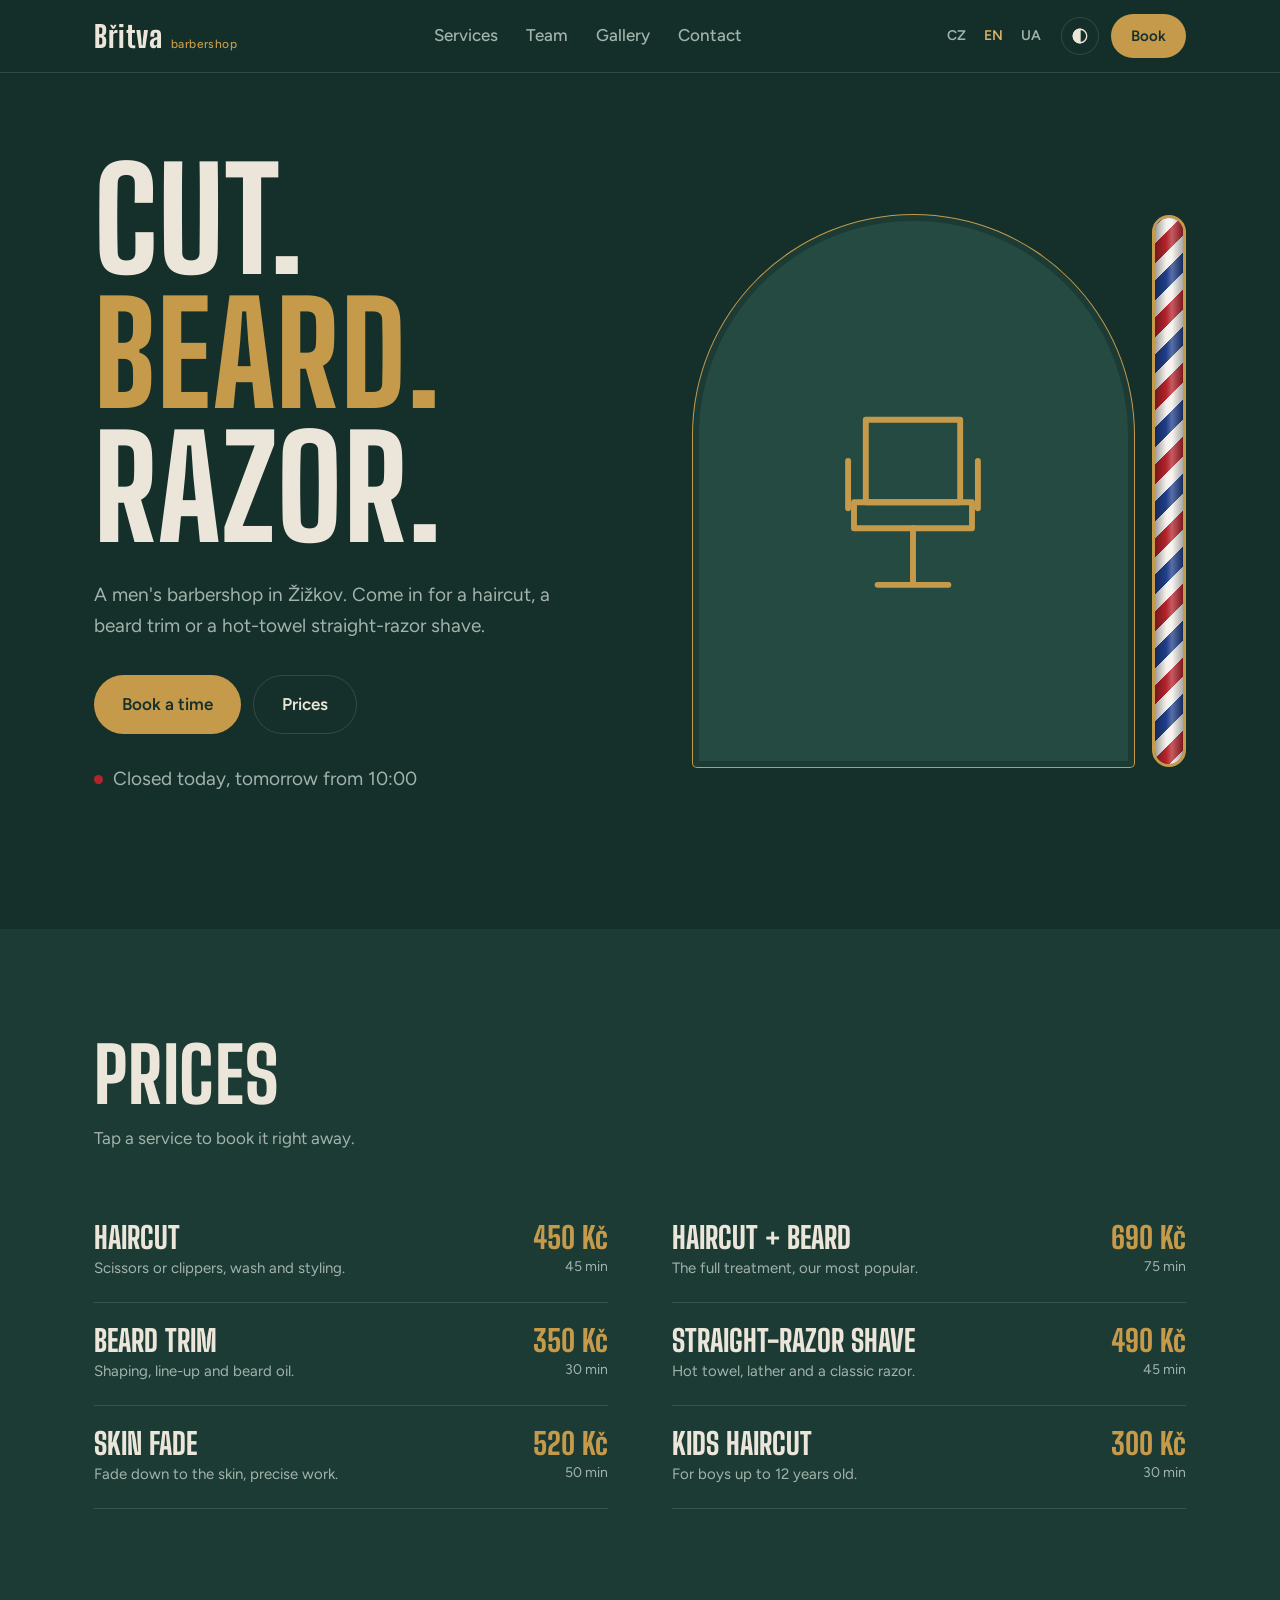
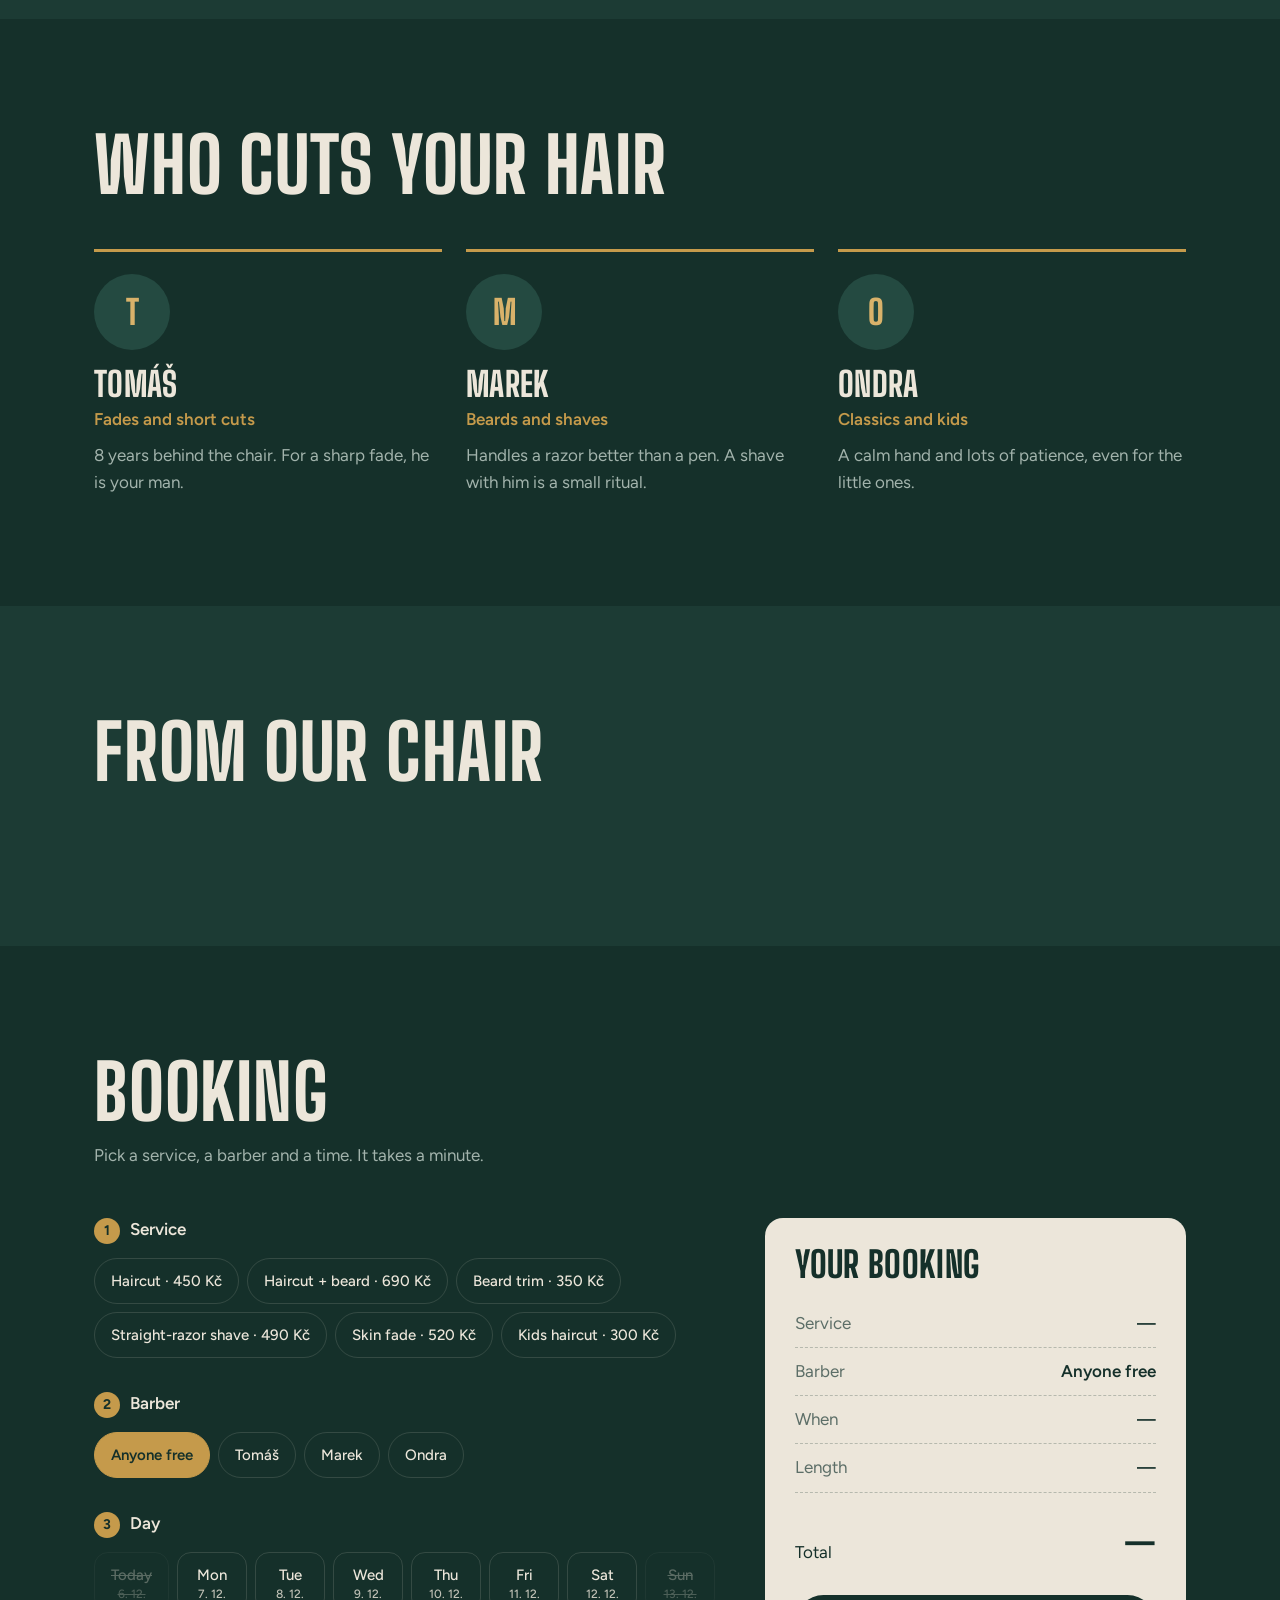
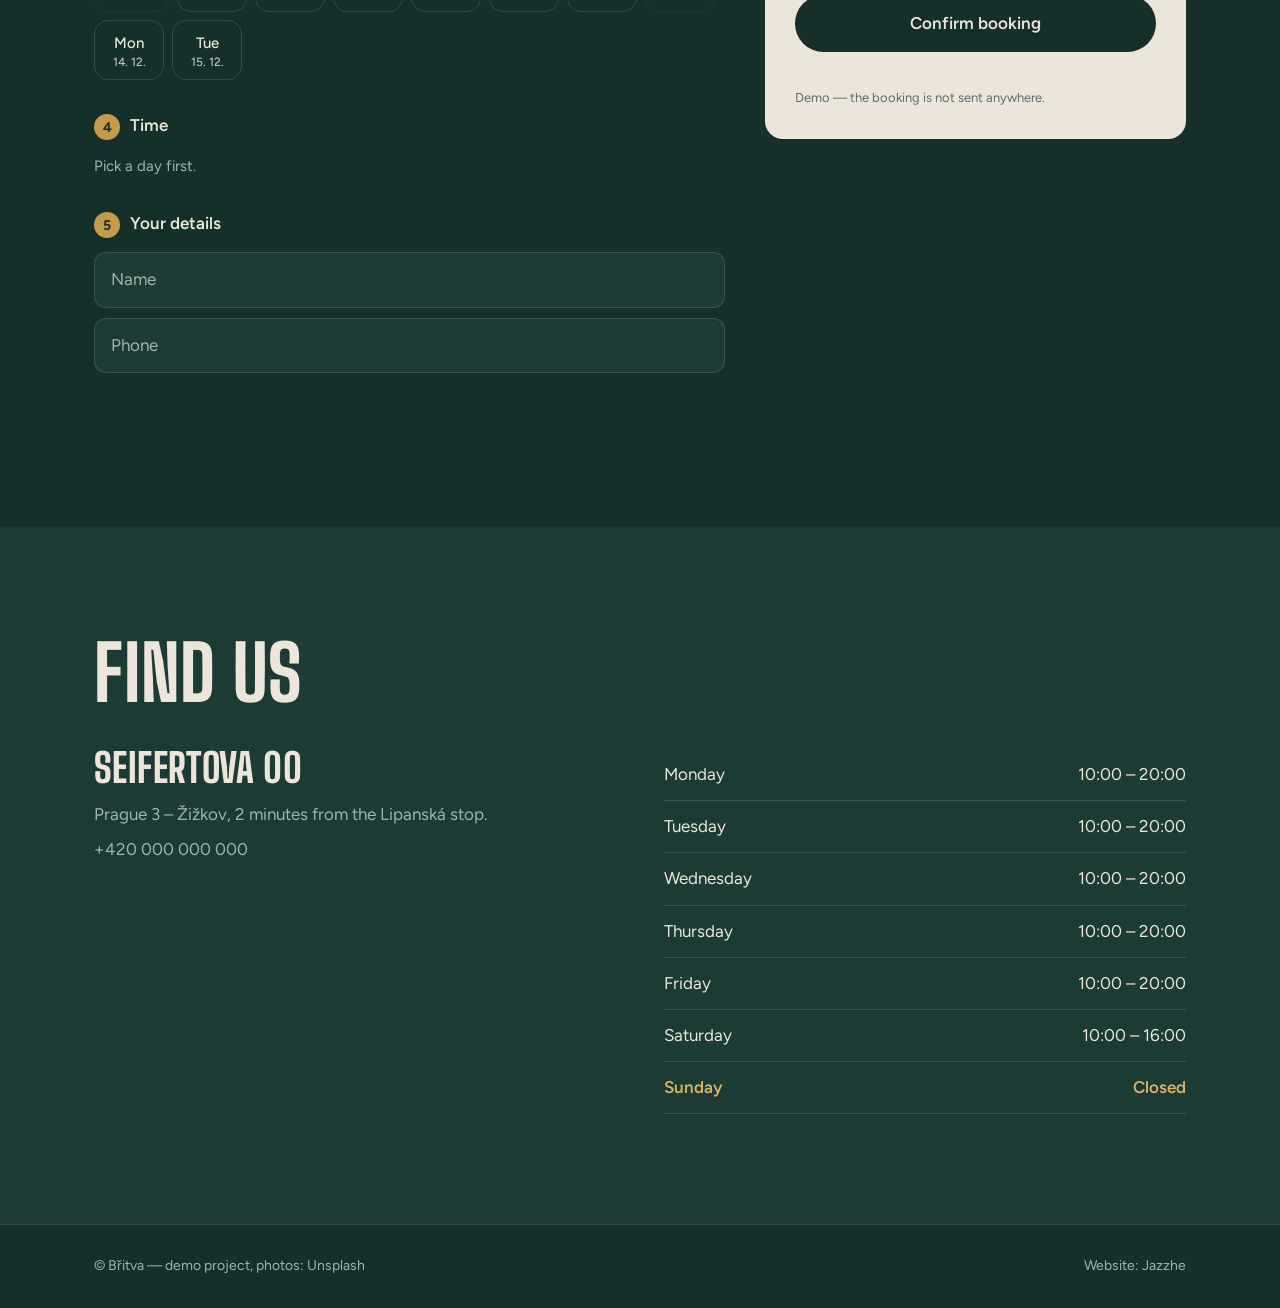
==== commit e4f4c72f: "Add files via upload" ====
--- a/barber.html
+++ b/barber.html
@@ -96,6 +96,8 @@
     .window { display: grid; grid-template-columns: 1fr 34px; gap: 18px; align-items: stretch; }
     .arch { border-radius: 999px 999px 18px 18px; overflow: hidden; aspect-ratio: 4 / 5; background: var(--green-3); border: 6px solid var(--green-2); box-shadow: 0 0 0 1px var(--brass); }
     .arch img { width: 100%; height: 100%; object-fit: cover; }
+    .arch.no-photo img { display: none; }
+    .arch.no-photo { background: var(--green-3) url("data:image/svg+xml,%3Csvg xmlns='http://www.w3.org/2000/svg' viewBox='0 0 200 240'%3E%3Cg fill='none' stroke='%23C59A4B' stroke-width='5' stroke-linecap='round' stroke-linejoin='round'%3E%3Cpath d='M60 60h80v70H60z'/%3E%3Cpath d='M50 130h100v22H50z'/%3E%3Cpath d='M45 95v40M155 95v40'/%3E%3Cpath d='M100 152v38M70 200h60M100 190v10'/%3E%3C/g%3E%3C/svg%3E") center / 55% no-repeat; }
     .pole { position: relative; border-radius: 18px; overflow: hidden; border: 3px solid var(--brass); }
     .pole::before {
       content: ''; position: absolute; inset: -60px 0;
@@ -219,6 +221,16 @@
       *, *::before, *::after { animation: none !important; transition: none !important; }
     }
   </style>
+  <script>
+    // Фото в арці: якщо фото не завантажилось — пробуємо наступне зі списку
+    const ARCH_PHOTOS = ['1585747860715-2ba37e788b70', '1503951914875-452162b0f3f1', '1621645582931-d1d3e6564943', '1599351431202-1e0f0137899a', '1647140655214-e4a2d914971f'];
+    function archFallback(img) {
+      const next = (+img.dataset.try || 0) + 1;
+      img.dataset.try = next;
+      if (next < ARCH_PHOTOS.length) img.src = 'https://images.unsplash.com/photo-' + ARCH_PHOTOS[next] + '?auto=format&fit=crop&w=800&h=1000&q=75';
+      else img.parentNode.classList.add('no-photo');
+    }
+  </script>
 </head>
 <body>
 
@@ -253,7 +265,8 @@
           <p class="today" id="today"><i></i><span></span></p>
         </div>
         <div class="window">
-          <div class="arch"><img src="https://images.unsplash.com/photo-1585747860715-2ba37e788b70?auto=format&fit=crop&w=800&h=1000&q=75" alt="Barber chair by a brick wall" onerror="this.remove()"></div>
+          <!-- Фото в арці. Якщо перше не завантажиться — сайт спробує наступні зі списку ARCH_PHOTOS у скрипті -->
+          <div class="arch"><img id="archImg" alt="Barbershop" onerror="archFallback(this)" src="https://images.unsplash.com/photo-1585747860715-2ba37e788b70?auto=format&fit=crop&w=800&h=1000&q=75"></div>
           <div class="pole" aria-hidden="true"></div>
         </div>
       </div>
